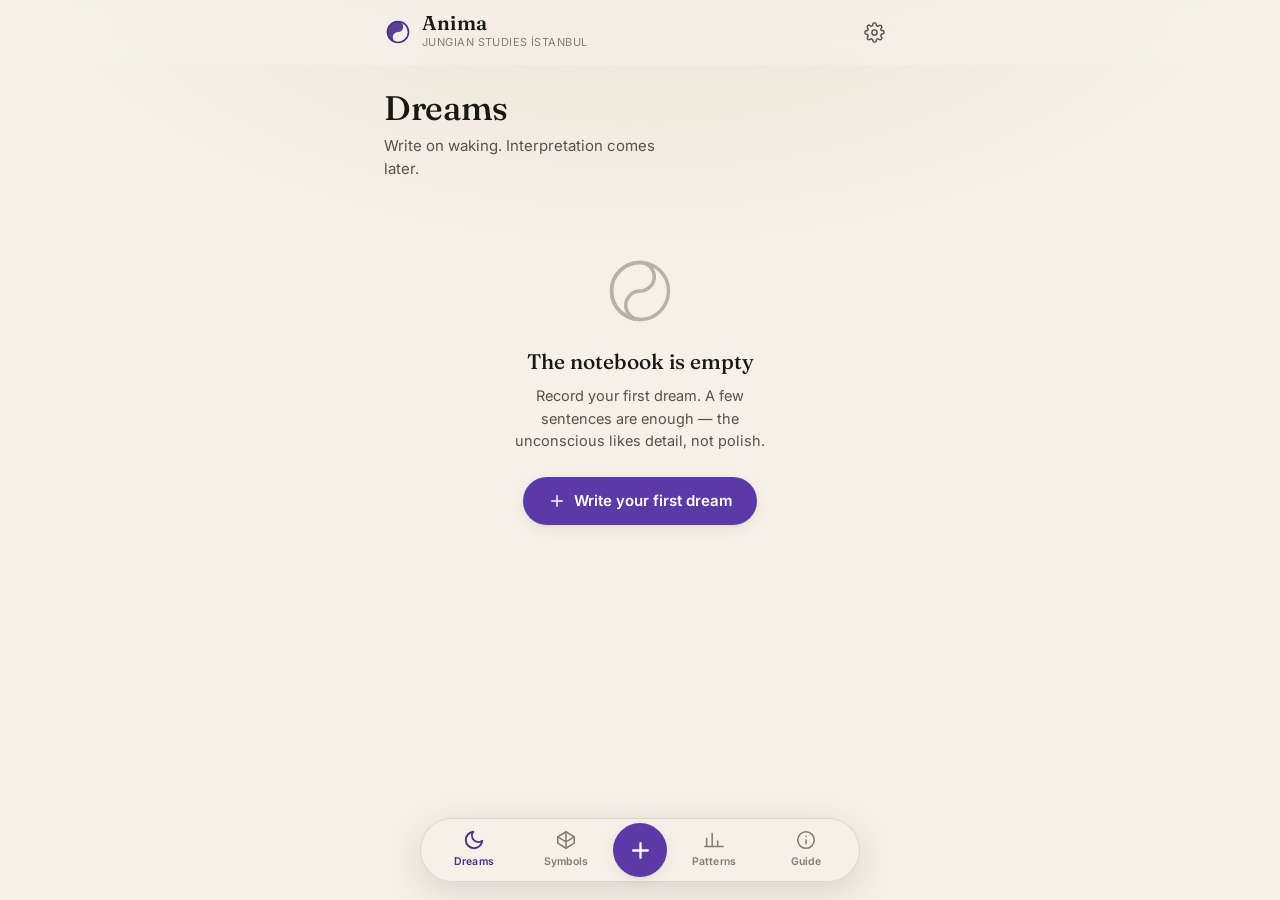
==== index.html @ 1d33d020 "Anima — Jungian dream notebook for Jungian Studies Istanbul Local-first PWA. TR/EN, night + cream th" ====
<!doctype html>
<html lang="tr" data-theme="dark">
<head>
<meta charset="utf-8">
<meta name="viewport" content="width=device-width, initial-scale=1, viewport-fit=cover">
<title>Anima — Rüya Defteri</title>
<meta name="description" content="Jungian Studies İstanbul için analitik psikoloji temelli rüya defteri. Rüyalarını kaydet, arketipleri ve sembolleri tanı, desenleri gör.">
<meta name="theme-color" content="#0B0E1A" media="(prefers-color-scheme: dark)">
<meta name="theme-color" content="#F5F1E8" media="(prefers-color-scheme: light)">
<meta name="apple-mobile-web-app-capable" content="yes">
<meta name="apple-mobile-web-app-title" content="Anima">
<meta property="og:title" content="Anima — Rüya Defteri">
<meta property="og:description" content="Rüyalarını kaydet, arketipleri tanı, desenleri gör. Jungian Studies İstanbul.">
<meta property="og:type" content="website">
<link rel="manifest" href="manifest.webmanifest">
<link rel="icon" href="assets/icon.svg" type="image/svg+xml">
<link rel="apple-touch-icon" href="assets/icon-180.png">
<link rel="preconnect" href="https://fonts.googleapis.com">
<link rel="preconnect" href="https://fonts.gstatic.com" crossorigin>
<link rel="stylesheet" href="https://fonts.googleapis.com/css2?family=Fraunces:ital,opsz,wght@0,9..144,400;0,9..144,500;0,9..144,600;1,9..144,400&family=Inter:wght@400;500;600&display=swap">
<link rel="stylesheet" href="assets/css/style.css">
</head>
<body>

<a class="skip-link" href="#main" data-i18n="skipLink">İçeriğe geç</a>

<div class="stars" aria-hidden="true"></div>

<header class="appbar" id="appbar">
  <div class="appbar__inner">
    <div class="brand">
      <svg class="brand__mark" viewBox="0 0 24 24" aria-hidden="true" focusable="false">
        <circle cx="12" cy="12" r="9" fill="none" stroke="currentColor" stroke-width="1.4"/>
        <path d="M12 3a9 9 0 0 0 0 18a4.5 4.5 0 0 1 0-9a4.5 4.5 0 0 0 0-9Z" fill="currentColor" opacity=".9"/>
      </svg>
      <div class="brand__text">
        <span class="brand__name">Anima</span>
        <span class="brand__sub" data-i18n="brandSub">Jungian Studies İstanbul</span>
      </div>
    </div>
    <button class="iconbtn" id="btnSettings" type="button" aria-label="Ayarlar" data-i18n-aria="settings">
      <svg viewBox="0 0 24 24" aria-hidden="true"><circle cx="12" cy="12" r="3"/><path d="M19.4 15a1.65 1.65 0 0 0 .33 1.82l.06.06a2 2 0 1 1-2.83 2.83l-.06-.06a1.65 1.65 0 0 0-1.82-.33 1.65 1.65 0 0 0-1 1.51V21a2 2 0 1 1-4 0v-.09A1.65 1.65 0 0 0 9 19.4a1.65 1.65 0 0 0-1.82.33l-.06.06a2 2 0 1 1-2.83-2.83l.06-.06A1.65 1.65 0 0 0 4.6 15a1.65 1.65 0 0 0-1.51-1H3a2 2 0 1 1 0-4h.09A1.65 1.65 0 0 0 4.6 9a1.65 1.65 0 0 0-.33-1.82l-.06-.06a2 2 0 1 1 2.83-2.83l.06.06A1.65 1.65 0 0 0 9 4.6a1.65 1.65 0 0 0 1-1.51V3a2 2 0 1 1 4 0v.09a1.65 1.65 0 0 0 1 1.51 1.65 1.65 0 0 0 1.82-.33l.06-.06a2 2 0 1 1 2.83 2.83l-.06.06A1.65 1.65 0 0 0 19.4 9c.14.35.44.62.79.76H21a2 2 0 1 1 0 4h-.09a1.65 1.65 0 0 0-1.51 1Z"/></svg>
    </button>
  </div>
</header>

<main id="main" class="main" tabindex="-1"></main>

<nav class="tabbar" aria-label="Ana gezinme" data-i18n-aria-label="mainNav">
  <a class="tab" href="#/dreams" data-tab="dreams">
    <svg viewBox="0 0 24 24" aria-hidden="true"><path d="M21 12.8A9 9 0 1 1 11.2 3a7 7 0 0 0 9.8 9.8Z"/></svg>
    <span data-i18n="navDreams">Rüyalar</span>
  </a>
  <a class="tab" href="#/symbols" data-tab="symbols">
    <svg viewBox="0 0 24 24" aria-hidden="true"><path d="M12 3 3 8.5v7L12 21l9-5.5v-7L12 3Z"/><path d="M12 3v18M3 8.5l9 5.5 9-5.5"/></svg>
    <span data-i18n="navSymbols">Semboller</span>
  </a>
  <a class="tab tab--cta" href="#/new" data-tab="new" aria-label="Yeni rüya kaydet" data-i18n-aria-label="newDream">
    <svg viewBox="0 0 24 24" aria-hidden="true"><path d="M12 5v14M5 12h14"/></svg>
  </a>
  <a class="tab" href="#/patterns" data-tab="patterns">
    <svg viewBox="0 0 24 24" aria-hidden="true"><path d="M4 19V10M10 19V5M16 19v-6M22 19H2"/></svg>
    <span data-i18n="navPatterns">Desenler</span>
  </a>
  <a class="tab" href="#/about" data-tab="about">
    <svg viewBox="0 0 24 24" aria-hidden="true"><circle cx="12" cy="12" r="9"/><path d="M12 16v-4M12 8h.01"/></svg>
    <span data-i18n="navAbout">Rehber</span>
  </a>
</nav>

<div class="sheet-root" id="sheetRoot" hidden>
  <div class="scrim" id="scrim"></div>
  <div class="sheet" role="dialog" aria-modal="true" aria-labelledby="sheetTitle" id="sheet">
    <div class="sheet__grip" aria-hidden="true"></div>
    <div class="sheet__head">
      <h2 class="sheet__title" id="sheetTitle"></h2>
      <button class="iconbtn" id="sheetClose" type="button" aria-label="Kapat" data-i18n-aria="close">
        <svg viewBox="0 0 24 24" aria-hidden="true"><path d="M18 6 6 18M6 6l12 12"/></svg>
      </button>
    </div>
    <div class="sheet__body" id="sheetBody"></div>
  </div>
</div>

<div class="toast-region" id="toasts" role="status" aria-live="polite" aria-atomic="false"></div>

<script src="assets/js/lexicon.js"></script>
<script src="assets/js/i18n.js"></script>
<script src="assets/js/app.js"></script>
</body>
</html>
---- assets/css/style.css ----
/* =========================================================
   Anima — Rüya Defteri
   Jungian Studies İstanbul
   Design tokens: night-first, cream light theme (brand match)
   ========================================================= */

/* ---------- 1. Tokens ---------- */
:root {
  /* Night (default) */
  --bg:          #0B0E1A;
  --bg-2:        #0E1224;
  --surface:     #12162B;
  --surface-2:   #191E38;
  --surface-3:   #222846;
  --border:      rgba(255, 255, 255, .09);
  --border-str:  rgba(255, 255, 255, .16);

  --ink:         #F3F1EA;   /* warm off-white — echoes the brand cream */
  --ink-2:       #ADB2C7;
  --ink-3:       #767C97;

  --primary:     #8B5CF6;
  --primary-ink: #C9B6FD;
  --primary-sub: rgba(139, 92, 246, .16);
  --accent:      #D6A85F;   /* alchemical brass */
  --accent-sub:  rgba(214, 168, 95, .14);
  --danger:      #F87171;
  --danger-sub:  rgba(248, 113, 113, .14);

  --chart-1:     #8B5CF6;
  --chart-2:     #2E8FD0;
  --chart-3:     #C74E8E;
  --grid:        rgba(255, 255, 255, .07);

  --shadow-1: 0 1px 2px rgba(0,0,0,.4), 0 4px 14px rgba(0,0,0,.28);
  --shadow-2: 0 8px 32px rgba(0,0,0,.5);
  --scrim:    rgba(4, 6, 14, .66);

  /* Non-color tokens (theme-invariant) */
  --r-sm: 10px; --r-md: 14px; --r-lg: 20px; --r-xl: 28px; --r-pill: 999px;
  --sp-1: 4px; --sp-2: 8px; --sp-3: 12px; --sp-4: 16px; --sp-5: 24px;
  --sp-6: 32px; --sp-7: 48px;
  --font-ui: 'Inter', -apple-system, BlinkMacSystemFont, 'Segoe UI', Roboto, sans-serif;
  --font-display: 'Fraunces', Georgia, 'Times New Roman', serif;
  --dur: 220ms; --dur-fast: 140ms;
  --ease: cubic-bezier(.22, .61, .36, 1);
  --measure: 34rem;
  --tabbar-h: 64px;
  --z-nav: 40; --z-sheet: 100; --z-toast: 200;
}

:root[data-theme="light"] {
  --bg:          #F5F1E8;
  --bg-2:        #F0EBE0;
  --surface:     #FFFDF8;
  --surface-2:   #F2EDE2;
  --surface-3:   #E8E1D2;
  --border:      rgba(28, 25, 20, .12);
  --border-str:  rgba(28, 25, 20, .22);

  --ink:         #1B1813;
  --ink-2:       #57514A;
  --ink-3:       #857D71;

  --primary:     #5B3AA8;
  --primary-ink: #4A2E8C;
  --primary-sub: rgba(91, 58, 168, .10);
  --accent:      #8A5D22;
  --accent-sub:  rgba(138, 93, 34, .10);
  --danger:      #B42318;
  --danger-sub:  rgba(180, 35, 24, .09);

  --chart-1:     #5B3AA8;
  --chart-2:     #1F6B9E;
  --chart-3:     #A03468;
  --grid:        rgba(28, 25, 20, .09);

  --shadow-1: 0 1px 2px rgba(60, 48, 30, .06), 0 4px 14px rgba(60, 48, 30, .07);
  --shadow-2: 0 10px 34px rgba(60, 48, 30, .14);
  --scrim:    rgba(40, 33, 22, .42);
}

/* ---------- 2. Reset & base ---------- */
*, *::before, *::after { box-sizing: border-box; }
* { margin: 0; }

html { -webkit-text-size-adjust: 100%; }

body {
  min-height: 100dvh;
  background: var(--bg);
  color: var(--ink);
  font-family: var(--font-ui);
  font-size: 16px;
  line-height: 1.55;
  -webkit-font-smoothing: antialiased;
  text-rendering: optimizeLegibility;
  padding-bottom: calc(var(--tabbar-h) + env(safe-area-inset-bottom) + var(--sp-5));
  overflow-x: hidden;
}

img, svg { display: block; max-width: 100%; }
button, input, textarea, select { font: inherit; color: inherit; }
a { color: inherit; text-decoration: none; }

:focus-visible {
  outline: 2px solid var(--primary-ink);
  outline-offset: 2px;
  border-radius: 6px;
}

.skip-link {
  position: fixed; top: -100px; left: 50%; translate: -50% 0;
  z-index: 300; padding: 10px 16px; border-radius: var(--r-pill);
  background: var(--primary); color: #fff; font-weight: 600;
  transition: top var(--dur) var(--ease);
}
.skip-link:focus { top: 12px; }

.sr-only {
  position: absolute; width: 1px; height: 1px; padding: 0;
  overflow: hidden; clip: rect(0 0 0 0); white-space: nowrap; border: 0;
}

/* Star field — pure CSS, no request, decorative only */
.stars {
  position: fixed; inset: 0; pointer-events: none; z-index: 0;
  background:
    radial-gradient(1.2px 1.2px at 18% 22%, rgba(255,255,255,.55), transparent 60%),
    radial-gradient(1px 1px at 72% 14%, rgba(255,255,255,.42), transparent 60%),
    radial-gradient(1.4px 1.4px at 44% 62%, rgba(255,255,255,.30), transparent 60%),
    radial-gradient(1px 1px at 88% 48%, rgba(255,255,255,.35), transparent 60%),
    radial-gradient(1.1px 1.1px at 12% 78%, rgba(255,255,255,.28), transparent 60%),
    radial-gradient(1px 1px at 62% 88%, rgba(255,255,255,.30), transparent 60%),
    radial-gradient(900px 480px at 50% -8%, rgba(139,92,246,.16), transparent 70%);
  opacity: .9;
}
:root[data-theme="light"] .stars {
  background: radial-gradient(900px 480px at 50% -10%, rgba(138,93,34,.10), transparent 70%);
}

/* ---------- 3. App bar ---------- */
.appbar {
  position: sticky; top: 0; z-index: var(--z-nav);
  padding-top: env(safe-area-inset-top);
  background: color-mix(in srgb, var(--bg) 82%, transparent);
  backdrop-filter: saturate(150%) blur(14px);
  -webkit-backdrop-filter: saturate(150%) blur(14px);
  border-bottom: 1px solid transparent;
  transition: border-color var(--dur) var(--ease);
}
.appbar.is-scrolled { border-bottom-color: var(--border); }

.appbar__inner {
  max-width: var(--measure); margin-inline: auto;
  display: flex; align-items: center; justify-content: space-between;
  gap: var(--sp-3); padding: 10px var(--sp-4);
}

.brand { display: flex; align-items: center; gap: 10px; min-width: 0; }
.brand__mark { width: 28px; height: 28px; color: var(--primary-ink); flex: none; }
.brand__text { display: flex; flex-direction: column; min-width: 0; }
.brand__name {
  font-family: var(--font-display); font-weight: 600;
  font-size: 20px; line-height: 1.1; letter-spacing: .01em;
}
.brand__sub {
  font-size: 11px; color: var(--ink-3); letter-spacing: .04em;
  text-transform: uppercase; white-space: nowrap;
  overflow: hidden; text-overflow: ellipsis;
}

.iconbtn {
  --sz: 44px;
  width: var(--sz); height: var(--sz); flex: none;
  display: grid; place-items: center;
  border: 0; border-radius: var(--r-pill); background: transparent;
  color: var(--ink-2); cursor: pointer;
  transition: background var(--dur-fast) var(--ease), color var(--dur-fast) var(--ease);
}
.iconbtn:hover { background: var(--surface-2); color: var(--ink); }
.iconbtn:active { background: var(--surface-3); }
.iconbtn svg { width: 21px; height: 21px; fill: none; stroke: currentColor; stroke-width: 1.7; stroke-linecap: round; stroke-linejoin: round; }

/* ---------- 4. Layout ---------- */
.main {
  position: relative; z-index: 1;
  max-width: var(--measure); margin-inline: auto;
  padding: var(--sp-5) var(--sp-4) 0;
}
.main:focus { outline: none; }

.view { animation: viewIn var(--dur) var(--ease) both; }
@keyframes viewIn { from { opacity: 0; transform: translateY(8px); } }

.page-head { margin-bottom: var(--sp-5); }
.page-title {
  font-family: var(--font-display); font-weight: 500;
  font-size: clamp(28px, 8vw, 34px); line-height: 1.15; letter-spacing: -.01em;
}
.page-sub { color: var(--ink-2); font-size: 15px; margin-top: 6px; max-width: 32ch; }

.section { margin-bottom: var(--sp-6); }
.section__title {
  font-size: 12px; font-weight: 600; letter-spacing: .09em;
  text-transform: uppercase; color: var(--ink-3); margin-bottom: var(--sp-3);
}

/* ---------- 5. Buttons ---------- */
.btn {
  min-height: 48px; padding: 0 var(--sp-5);
  display: inline-flex; align-items: center; justify-content: center; gap: 8px;
  border: 1px solid transparent; border-radius: var(--r-pill);
  font-size: 15px; font-weight: 600; cursor: pointer;
  background: var(--surface-2); color: var(--ink);
  transition: transform var(--dur-fast) var(--ease), background var(--dur-fast) var(--ease),
              opacity var(--dur-fast) var(--ease), border-color var(--dur-fast) var(--ease);
  touch-action: manipulation;
}
.btn:active { transform: scale(.97); }
.btn svg { width: 18px; height: 18px; fill: none; stroke: currentColor; stroke-width: 1.9; stroke-linecap: round; stroke-linejoin: round; }
.btn--primary { background: var(--primary); color: #fff; box-shadow: var(--shadow-1); }
.btn--primary:hover { background: color-mix(in srgb, var(--primary) 88%, #fff); }
.btn--ghost { background: transparent; border-color: var(--border-str); color: var(--ink-2); }
.btn--ghost:hover { background: var(--surface-2); color: var(--ink); }
.btn--danger { background: var(--danger-sub); color: var(--danger); border-color: color-mix(in srgb, var(--danger) 35%, transparent); }
.btn--block { width: 100%; }
.btn[disabled], .btn[aria-disabled="true"] { opacity: .42; cursor: not-allowed; transform: none; }

.btn-row { display: flex; gap: var(--sp-3); }
.btn-row > * { flex: 1; }

/* ---------- 6. Cards & list ---------- */
.card {
  background: var(--surface); border: 1px solid var(--border);
  border-radius: var(--r-lg); padding: var(--sp-4);
}

.dream-list { display: flex; flex-direction: column; gap: var(--sp-3); }

.dream-card {
  display: block; position: relative;
  background: var(--surface); border: 1px solid var(--border);
  border-radius: var(--r-lg); padding: var(--sp-4);
  cursor: pointer; overflow: hidden;
  transition: transform var(--dur-fast) var(--ease), border-color var(--dur-fast) var(--ease),
              background var(--dur-fast) var(--ease);
  animation: cardIn var(--dur) var(--ease) both;
  animation-delay: calc(var(--i, 0) * 40ms);
}
@keyframes cardIn { from { opacity: 0; transform: translateY(10px); } }
.dream-card:hover { border-color: var(--border-str); background: var(--surface-2); }
.dream-card:active { transform: scale(.985); }
.dream-card::before {
  content: ''; position: absolute; inset: 0 auto 0 0; width: 3px;
  background: var(--primary); opacity: .0; transition: opacity var(--dur-fast) var(--ease);
}
.dream-card.is-lucid::before { opacity: .85; }

.dream-card__top { display: flex; align-items: baseline; justify-content: space-between; gap: var(--sp-3); }
.dream-card__date { font-size: 12px; color: var(--ink-3); font-variant-numeric: tabular-nums; white-space: nowrap; }
.dream-card__title {
  font-family: var(--font-display); font-size: 19px; font-weight: 500;
  line-height: 1.25; margin-bottom: 4px;
}
.dream-card__excerpt {
  color: var(--ink-2); font-size: 14.5px; line-height: 1.55;
  display: -webkit-box; -webkit-line-clamp: 2; -webkit-box-orient: vertical; overflow: hidden;
}
.dream-card__meta { display: flex; flex-wrap: wrap; gap: 6px; margin-top: var(--sp-3); }

/* ---------- 7. Chips ---------- */
.chip {
  display: inline-flex; align-items: center; gap: 6px;
  min-height: 30px; padding: 0 11px;
  border-radius: var(--r-pill); border: 1px solid var(--border);
  background: var(--surface-2); color: var(--ink-2);
  font-size: 12.5px; font-weight: 500; white-space: nowrap;
}
.chip--arch { background: var(--primary-sub); color: var(--primary-ink); border-color: color-mix(in srgb, var(--primary) 30%, transparent); }
.chip--sym  { background: var(--accent-sub); color: var(--accent); border-color: color-mix(in srgb, var(--accent) 30%, transparent); }
.chip--mood { background: var(--surface-2); }
.chip__dot { width: 7px; height: 7px; border-radius: 50%; background: currentColor; flex: none; }

/* Selectable chip (form control) */
.chipset { display: flex; flex-wrap: wrap; gap: var(--sp-2); }
.chip-opt {
  min-height: 44px; padding: 0 15px;
  display: inline-flex; align-items: center; gap: 8px;
  border-radius: var(--r-pill); border: 1px solid var(--border);
  background: var(--surface); color: var(--ink-2);
  font-size: 14px; font-weight: 500; cursor: pointer;
  transition: background var(--dur-fast) var(--ease), color var(--dur-fast) var(--ease),
              border-color var(--dur-fast) var(--ease), transform var(--dur-fast) var(--ease);
  touch-action: manipulation;
}
.chip-opt:hover { background: var(--surface-2); color: var(--ink); }
.chip-opt:active { transform: scale(.96); }
.chip-opt[aria-pressed="true"] {
  background: var(--primary-sub); color: var(--primary-ink);
  border-color: color-mix(in srgb, var(--primary) 45%, transparent);
}
.chip-opt[aria-pressed="true"] .chip-opt__check { opacity: 1; transform: scale(1); }
.chip-opt__check {
  width: 15px; height: 15px; opacity: 0; transform: scale(.5); flex: none;
  fill: none; stroke: currentColor; stroke-width: 2.4; stroke-linecap: round; stroke-linejoin: round;
  transition: opacity var(--dur-fast) var(--ease), transform var(--dur-fast) var(--ease);
}
.chip-opt__info {
  width: 30px; height: 30px; margin-right: -9px; border-radius: 50%;
  display: grid; place-items: center; border: 0; background: transparent;
  color: inherit; opacity: .72; cursor: pointer;
}
.chip-opt__info:hover { opacity: 1; background: rgba(127,127,127,.16); }
.chip-opt__info svg { width: 15px; height: 15px; fill: none; stroke: currentColor; stroke-width: 1.9; }

/* ---------- 8. Forms ---------- */
.field { margin-bottom: var(--sp-5); }
.label { display: block; font-size: 14px; font-weight: 600; margin-bottom: 7px; }
.label .req { color: var(--danger); margin-left: 2px; }
.hint { font-size: 13px; color: var(--ink-3); margin-top: 7px; line-height: 1.5; }
.err  { font-size: 13px; color: var(--danger); margin-top: 7px; display: flex; gap: 6px; align-items: flex-start; }
.err svg { width: 15px; height: 15px; flex: none; margin-top: 2px; fill: none; stroke: currentColor; stroke-width: 2; }

.input, .textarea, .select {
  width: 100%; min-height: 48px; padding: 12px 14px;
  background: var(--surface); color: var(--ink);
  border: 1px solid var(--border); border-radius: var(--r-md);
  font-size: 16px; /* prevents iOS auto-zoom */
  transition: border-color var(--dur-fast) var(--ease), background var(--dur-fast) var(--ease);
}
.input::placeholder, .textarea::placeholder { color: var(--ink-3); }
.input:focus, .textarea:focus, .select:focus { border-color: var(--primary); outline-offset: 1px; }
.input[aria-invalid="true"], .textarea[aria-invalid="true"] { border-color: var(--danger); }

.textarea {
  min-height: 190px; resize: vertical; line-height: 1.65;
  font-family: var(--font-display); font-size: 17px; font-optical-sizing: auto;
}

.select { appearance: none; cursor: pointer; padding-right: 40px;
  background-image: linear-gradient(45deg, transparent 50%, currentColor 50%), linear-gradient(135deg, currentColor 50%, transparent 50%);
  background-position: calc(100% - 20px) 21px, calc(100% - 14px) 21px;
  background-size: 6px 6px, 6px 6px; background-repeat: no-repeat; }

/* Segmented control */
.segmented { display: flex; gap: 4px; padding: 4px; background: var(--surface-2); border-radius: var(--r-pill); border: 1px solid var(--border); }
.segmented button {
  flex: 1; min-height: 40px; border: 0; border-radius: var(--r-pill);
  background: transparent; color: var(--ink-2); font-size: 14px; font-weight: 600; cursor: pointer;
  transition: background var(--dur-fast) var(--ease), color var(--dur-fast) var(--ease);
}
.segmented button[aria-pressed="true"] { background: var(--surface); color: var(--ink); box-shadow: var(--shadow-1); }

/* Scale (1–5) */
.scale { display: flex; gap: var(--sp-2); }
.scale button {
  flex: 1; min-height: 52px; border-radius: var(--r-md);
  border: 1px solid var(--border); background: var(--surface);
  color: var(--ink-3); font-size: 15px; font-weight: 600; cursor: pointer;
  font-variant-numeric: tabular-nums;
  transition: background var(--dur-fast) var(--ease), color var(--dur-fast) var(--ease),
              border-color var(--dur-fast) var(--ease), transform var(--dur-fast) var(--ease);
}
.scale button:active { transform: scale(.95); }
.scale button[aria-pressed="true"] { background: var(--primary); color: #fff; border-color: transparent; }

/* Switch row */
.switch-row {
  display: flex; align-items: center; justify-content: space-between; gap: var(--sp-4);
  min-height: 56px; padding: var(--sp-2) 0;
}
.switch-row__text { min-width: 0; }
.switch-row__label { font-size: 15px; font-weight: 500; }
.switch-row__hint { font-size: 13px; color: var(--ink-3); margin-top: 2px; }
.switch {
  --w: 52px; --h: 32px;
  width: var(--w); height: var(--h); flex: none; position: relative;
  border: 0; border-radius: var(--r-pill); cursor: pointer;
  background: var(--surface-3); padding: 0;
  transition: background var(--dur-fast) var(--ease);
}
.switch::after {
  content: ''; position: absolute; top: 3px; left: 3px;
  width: 26px; height: 26px; border-radius: 50%; background: #fff;
  box-shadow: 0 1px 3px rgba(0,0,0,.35);
  transition: translate var(--dur) var(--ease);
}
.switch[aria-checked="true"] { background: var(--primary); }
.switch[aria-checked="true"]::after { translate: 20px 0; }

/* Tag input */
.tagbox {
  display: flex; flex-wrap: wrap; gap: var(--sp-2); align-items: center;
  min-height: 52px; padding: 8px; border: 1px solid var(--border);
  border-radius: var(--r-md); background: var(--surface);
  transition: border-color var(--dur-fast) var(--ease);
}
.tagbox:focus-within { border-color: var(--primary); }
.tagbox input { flex: 1 1 8ch; min-width: 8ch; min-height: 36px; border: 0; background: transparent; outline: none; font-size: 16px; padding: 0 6px; }
.tag {
  display: inline-flex; align-items: center; gap: 4px;
  min-height: 36px; padding: 0 6px 0 12px; border-radius: var(--r-pill);
  background: var(--accent-sub); color: var(--accent); font-size: 13.5px; font-weight: 500;
  border: 1px solid color-mix(in srgb, var(--accent) 30%, transparent);
}
.tag button {
  width: 26px; height: 26px; border: 0; border-radius: 50%; background: transparent;
  color: inherit; cursor: pointer; display: grid; place-items: center; opacity: .7;
}
.tag button:hover { opacity: 1; background: rgba(127,127,127,.2); }
.tag button svg { width: 13px; height: 13px; fill: none; stroke: currentColor; stroke-width: 2.4; stroke-linecap: round; }

.suggest { display: flex; flex-wrap: wrap; gap: 6px; margin-top: var(--sp-3); }
.suggest button {
  min-height: 34px; padding: 0 12px; border-radius: var(--r-pill);
  border: 1px dashed var(--border-str); background: transparent;
  color: var(--ink-3); font-size: 13px; cursor: pointer;
  transition: color var(--dur-fast) var(--ease), border-color var(--dur-fast) var(--ease);
}
.suggest button:hover { color: var(--ink); border-color: var(--ink-3); border-style: solid; }

/* ---------- 9. Stepper (capture flow) ---------- */
.stepper { margin-bottom: var(--sp-5); }
.stepper__bar { display: flex; gap: 4px; margin-bottom: var(--sp-3); }
.stepper__seg { flex: 1; height: 3px; border-radius: 2px; background: var(--surface-3); overflow: hidden; }
.stepper__seg span { display: block; height: 100%; width: 0; background: var(--primary); transition: width var(--dur) var(--ease); }
.stepper__seg.is-done span, .stepper__seg.is-active span { width: 100%; }
.stepper__meta { display: flex; align-items: baseline; justify-content: space-between; gap: var(--sp-3); }
.stepper__count { font-size: 12px; color: var(--ink-3); font-variant-numeric: tabular-nums; }
.stepper__name { font-family: var(--font-display); font-size: 22px; font-weight: 500; }

.step-nav {
  position: sticky; bottom: calc(var(--tabbar-h) + env(safe-area-inset-bottom) + 8px);
  display: flex; gap: var(--sp-3); padding: var(--sp-4) 0;
  background: linear-gradient(to top, var(--bg) 62%, transparent);
  margin-top: var(--sp-5);
}
.step-nav .btn { flex: 1; }
.step-nav .btn--ghost { flex: 0 0 auto; min-width: 56px; padding: 0 var(--sp-4); }

/* ---------- 10. Reader (dream detail) ---------- */
.reader__date { font-size: 13px; color: var(--ink-3); letter-spacing: .03em; }
.reader__title {
  font-family: var(--font-display); font-size: clamp(26px, 7.5vw, 32px);
  font-weight: 500; line-height: 1.2; margin: 6px 0 var(--sp-4);
}
.reader__body {
  font-family: var(--font-display); font-size: 18px; line-height: 1.75;
  color: var(--ink); white-space: pre-wrap; overflow-wrap: break-word;
}
.reader__body::first-letter {
  font-size: 3.1em; float: left; line-height: .84;
  padding: 6px 10px 0 0; color: var(--primary-ink); font-weight: 500;
}
.qa { border-left: 2px solid var(--border-str); padding-left: var(--sp-4); margin-bottom: var(--sp-4); }
.qa__q { font-size: 14px; color: var(--ink-3); margin-bottom: 4px; }
.qa__a { font-family: var(--font-display); font-size: 16.5px; line-height: 1.65; white-space: pre-wrap; }

/* ---------- 11. Stat tiles ---------- */
.tiles { display: grid; grid-template-columns: repeat(2, minmax(0, 1fr)); gap: var(--sp-3); }
/* An odd tile count would leave a ragged row — the last one takes the full width instead. */
.tiles > .tile:last-child:nth-child(odd) { grid-column: 1 / -1; }
.tile {
  background: var(--surface); border: 1px solid var(--border);
  border-radius: var(--r-lg); padding: var(--sp-4);
}
.tile__value {
  font-family: var(--font-display); font-size: 30px; font-weight: 500;
  line-height: 1; font-variant-numeric: tabular-nums; letter-spacing: -.02em;
}
.tile__value small { font-size: .48em; font-weight: 500; color: var(--ink-3); margin-left: 2px; letter-spacing: 0; }
.tile__label { font-size: 12.5px; color: var(--ink-3); margin-top: 8px; line-height: 1.35; }

/* ---------- 12. Bar chart (single series, direct-labeled) ---------- */
.bars { display: flex; flex-direction: column; gap: 2px; }
.bar {
  display: grid; grid-template-columns: 1fr auto; align-items: center;
  gap: var(--sp-3); padding: 9px 0; position: relative; cursor: default;
}
.bar__label { font-size: 14px; color: var(--ink); z-index: 1; display: flex; align-items: center; gap: 8px; min-width: 0; }
.bar__label span { overflow: hidden; text-overflow: ellipsis; white-space: nowrap; }
.bar__value { font-size: 13px; color: var(--ink-2); font-variant-numeric: tabular-nums; z-index: 1; }
.bar__track { position: absolute; inset: 4px 0; border-radius: 6px; background: var(--grid); }
.bar__fill {
  position: absolute; inset: 4px auto 4px 0; border-radius: 6px;
  background: var(--c, var(--chart-1)); opacity: .28;
  width: var(--w, 0%);
  animation: barGrow 520ms var(--ease) both;
  animation-delay: calc(var(--i, 0) * 45ms);
}
@keyframes barGrow { from { width: 0; } }
.bar__cap { position: absolute; left: 0; top: 4px; bottom: 4px; width: 3px; border-radius: 2px; background: var(--c, var(--chart-1)); }

/* ---------- 13. Lexicon list ---------- */
.lex-list { display: flex; flex-direction: column; gap: 2px; }
.lex-item {
  display: grid; grid-template-columns: 38px 1fr auto; align-items: center; gap: var(--sp-3);
  width: 100%; min-height: 60px; padding: var(--sp-3) var(--sp-2);
  border: 0; border-bottom: 1px solid var(--border); background: transparent;
  text-align: left; cursor: pointer; color: inherit;
  transition: background var(--dur-fast) var(--ease);
}
.lex-item:hover { background: var(--surface); }
.lex-item:last-child { border-bottom: 0; }
.lex-item__glyph {
  width: 38px; height: 38px; border-radius: var(--r-sm); display: grid; place-items: center;
  background: var(--primary-sub); color: var(--primary-ink);
  font-family: var(--font-display); font-size: 17px; font-weight: 600;
}
.lex-item--sym .lex-item__glyph { background: var(--accent-sub); color: var(--accent); }
.lex-item__name { font-size: 15.5px; font-weight: 500; }
.lex-item__gloss { font-size: 13px; color: var(--ink-3); overflow: hidden; text-overflow: ellipsis; white-space: nowrap; }
.lex-item__count {
  font-size: 12px; color: var(--ink-3); font-variant-numeric: tabular-nums;
  background: var(--surface-2); border-radius: var(--r-pill); padding: 3px 9px; white-space: nowrap;
}

/* ---------- 14. Empty state ---------- */
.empty { text-align: center; padding: var(--sp-7) var(--sp-4); }
.empty__art { width: 76px; height: 76px; margin: 0 auto var(--sp-4); color: var(--ink-3); opacity: .55; }
.empty__art svg { width: 100%; height: 100%; fill: none; stroke: currentColor; stroke-width: 1.1; stroke-linecap: round; stroke-linejoin: round; }
.empty__title { font-family: var(--font-display); font-size: 21px; font-weight: 500; margin-bottom: 8px; }
.empty__text { color: var(--ink-2); font-size: 14.5px; max-width: 30ch; margin: 0 auto var(--sp-5); }

/* ---------- 15. Tab bar ---------- */
.tabbar {
  position: fixed; left: 0; right: 0; bottom: 0; z-index: var(--z-nav);
  display: flex; align-items: center; justify-content: space-around;
  gap: 2px; height: calc(var(--tabbar-h) + env(safe-area-inset-bottom));
  padding: 0 var(--sp-2) env(safe-area-inset-bottom);
  background: color-mix(in srgb, var(--bg) 88%, transparent);
  backdrop-filter: saturate(160%) blur(18px);
  -webkit-backdrop-filter: saturate(160%) blur(18px);
  border-top: 1px solid var(--border);
}
@media (min-width: 640px) {
  .tabbar {
    left: 50%; right: auto; translate: -50% 0; bottom: 18px;
    width: min(440px, calc(100% - 32px)); height: var(--tabbar-h);
    padding: 0 var(--sp-2); border-radius: var(--r-pill);
    border: 1px solid var(--border); box-shadow: var(--shadow-2);
  }
  body { padding-bottom: calc(var(--tabbar-h) + 40px); }
}

.tab {
  flex: 1; min-width: 0; min-height: 56px;
  display: flex; flex-direction: column; align-items: center; justify-content: center; gap: 3px;
  color: var(--ink-3); font-size: 10.5px; font-weight: 600; letter-spacing: .01em;
  border-radius: var(--r-md); cursor: pointer; touch-action: manipulation;
  transition: color var(--dur-fast) var(--ease), background var(--dur-fast) var(--ease);
}
.tab svg { width: 22px; height: 22px; fill: none; stroke: currentColor; stroke-width: 1.7; stroke-linecap: round; stroke-linejoin: round; }
.tab:active { background: var(--surface-2); }
.tab[aria-current="page"] { color: var(--primary-ink); }
.tab[aria-current="page"] svg { stroke-width: 2.1; }

.tab--cta {
  flex: 0 0 auto; width: 54px; height: 54px; min-height: 54px; border-radius: 50%;
  background: var(--primary); color: #fff; box-shadow: var(--shadow-1);
  transition: transform var(--dur-fast) var(--ease), background var(--dur-fast) var(--ease);
}
.tab--cta svg { width: 25px; height: 25px; stroke-width: 2.2; }
.tab--cta:active { transform: scale(.92); background: color-mix(in srgb, var(--primary) 85%, #000); }
.tab--cta[aria-current="page"] { color: #fff; }

/* ---------- 16. Sheet ---------- */
.sheet-root { position: fixed; inset: 0; z-index: var(--z-sheet); }
.scrim { position: absolute; inset: 0; background: var(--scrim); animation: fadeIn var(--dur) var(--ease) both; }
@keyframes fadeIn { from { opacity: 0; } }

.sheet {
  position: absolute; left: 0; right: 0; bottom: 0;
  max-height: 88dvh; display: flex; flex-direction: column;
  background: var(--surface); border-top: 1px solid var(--border-str);
  border-radius: var(--r-xl) var(--r-xl) 0 0;
  box-shadow: var(--shadow-2);
  padding-bottom: env(safe-area-inset-bottom);
  animation: sheetIn 300ms var(--ease) both;
}
@keyframes sheetIn { from { transform: translateY(100%); } }
@media (min-width: 640px) {
  .sheet {
    left: 50%; right: auto; bottom: auto; top: 50%;
    translate: -50% -50%; width: min(520px, calc(100% - 32px));
    border-radius: var(--r-xl); border: 1px solid var(--border-str);
    animation: dialogIn 240ms var(--ease) both;
  }
  @keyframes dialogIn { from { opacity: 0; transform: translateY(12px) scale(.97); } }
  .sheet__grip { display: none; }
}
.sheet__grip { width: 40px; height: 4px; border-radius: 2px; background: var(--border-str); margin: 10px auto 0; }
.sheet__head {
  display: flex; align-items: center; justify-content: space-between;
  gap: var(--sp-3); padding: var(--sp-4) var(--sp-4) var(--sp-3);
}
.sheet__title { font-family: var(--font-display); font-size: 22px; font-weight: 500; line-height: 1.2; }
.sheet__body { overflow-y: auto; overscroll-behavior: contain; padding: 0 var(--sp-4) var(--sp-5); -webkit-overflow-scrolling: touch; }

.prose p { margin-bottom: var(--sp-3); color: var(--ink-2); font-size: 15px; line-height: 1.65; }
.prose p strong { color: var(--ink); font-weight: 600; }
.prose h4 {
  font-size: 12px; font-weight: 600; letter-spacing: .09em; text-transform: uppercase;
  color: var(--ink-3); margin: var(--sp-5) 0 var(--sp-2);
}
.prose ul { margin: 0 0 var(--sp-3); padding-left: 1.15em; color: var(--ink-2); font-size: 15px; }
.prose li { margin-bottom: 6px; }
.prose a { color: var(--primary-ink); text-decoration: underline; text-underline-offset: 3px; }
.quote {
  font-family: var(--font-display); font-style: italic; font-size: 16px; line-height: 1.6;
  color: var(--ink); border-left: 2px solid var(--primary); padding-left: var(--sp-4);
  margin: var(--sp-4) 0;
}
.quote cite { display: block; font-style: normal; font-family: var(--font-ui); font-size: 12.5px; color: var(--ink-3); margin-top: 8px; }

/* ---------- 17. Toast ---------- */
.toast-region {
  position: fixed; z-index: var(--z-toast);
  left: 50%; translate: -50% 0;
  bottom: calc(var(--tabbar-h) + env(safe-area-inset-bottom) + 12px);
  width: min(420px, calc(100% - 24px));
  display: flex; flex-direction: column; gap: var(--sp-2);
  pointer-events: none;
}
.toast {
  display: flex; align-items: center; gap: var(--sp-3);
  padding: 12px var(--sp-3) 12px var(--sp-4);
  background: var(--surface-3); color: var(--ink);
  border: 1px solid var(--border-str); border-radius: var(--r-md);
  box-shadow: var(--shadow-2); font-size: 14px;
  pointer-events: auto;
  animation: toastIn var(--dur) var(--ease) both;
}
@keyframes toastIn { from { opacity: 0; transform: translateY(14px); } }
.toast.is-out { animation: toastOut 150ms var(--ease) both; }
@keyframes toastOut { to { opacity: 0; transform: translateY(8px); } }
.toast__text { flex: 1; min-width: 0; }
.toast__action {
  border: 0; background: transparent; color: var(--primary-ink);
  font-weight: 600; font-size: 14px; cursor: pointer;
  min-height: 36px; padding: 0 12px; border-radius: var(--r-sm);
}
.toast__action:hover { background: var(--primary-sub); }
.toast--danger { border-color: color-mix(in srgb, var(--danger) 45%, transparent); }

/* ---------- 18. Misc ---------- */
.searchbar { position: relative; margin-bottom: var(--sp-4); }
.searchbar svg {
  position: absolute; left: 14px; top: 50%; translate: 0 -50%;
  width: 18px; height: 18px; color: var(--ink-3);
  fill: none; stroke: currentColor; stroke-width: 1.9; stroke-linecap: round; pointer-events: none;
}
.searchbar .input { padding-left: 42px; }

.divider { height: 1px; background: var(--border); margin: var(--sp-5) 0; border: 0; }

.privacy-note {
  display: flex; gap: 10px; align-items: flex-start;
  font-size: 13px; color: var(--ink-3); line-height: 1.55;
  background: var(--surface); border: 1px solid var(--border);
  border-radius: var(--r-md); padding: var(--sp-3) var(--sp-4);
}
.privacy-note svg { width: 17px; height: 17px; flex: none; margin-top: 2px; fill: none; stroke: currentColor; stroke-width: 1.8; }

.footer-note { text-align: center; font-size: 12.5px; color: var(--ink-3); padding: var(--sp-6) 0 var(--sp-4); }
.footer-note a { color: var(--ink-2); text-decoration: underline; text-underline-offset: 3px; }

/* ---------- 19. Motion & forced colors ---------- */
@media (prefers-reduced-motion: reduce) {
  *, *::before, *::after {
    animation-duration: .01ms !important; animation-iteration-count: 1 !important;
    transition-duration: .01ms !important; scroll-behavior: auto !important;
  }
}
@media (forced-colors: active) {
  .bar__fill { forced-color-adjust: none; background: Highlight; }
  .chip, .card, .dream-card, .tile { border: 1px solid ButtonBorder; }
}
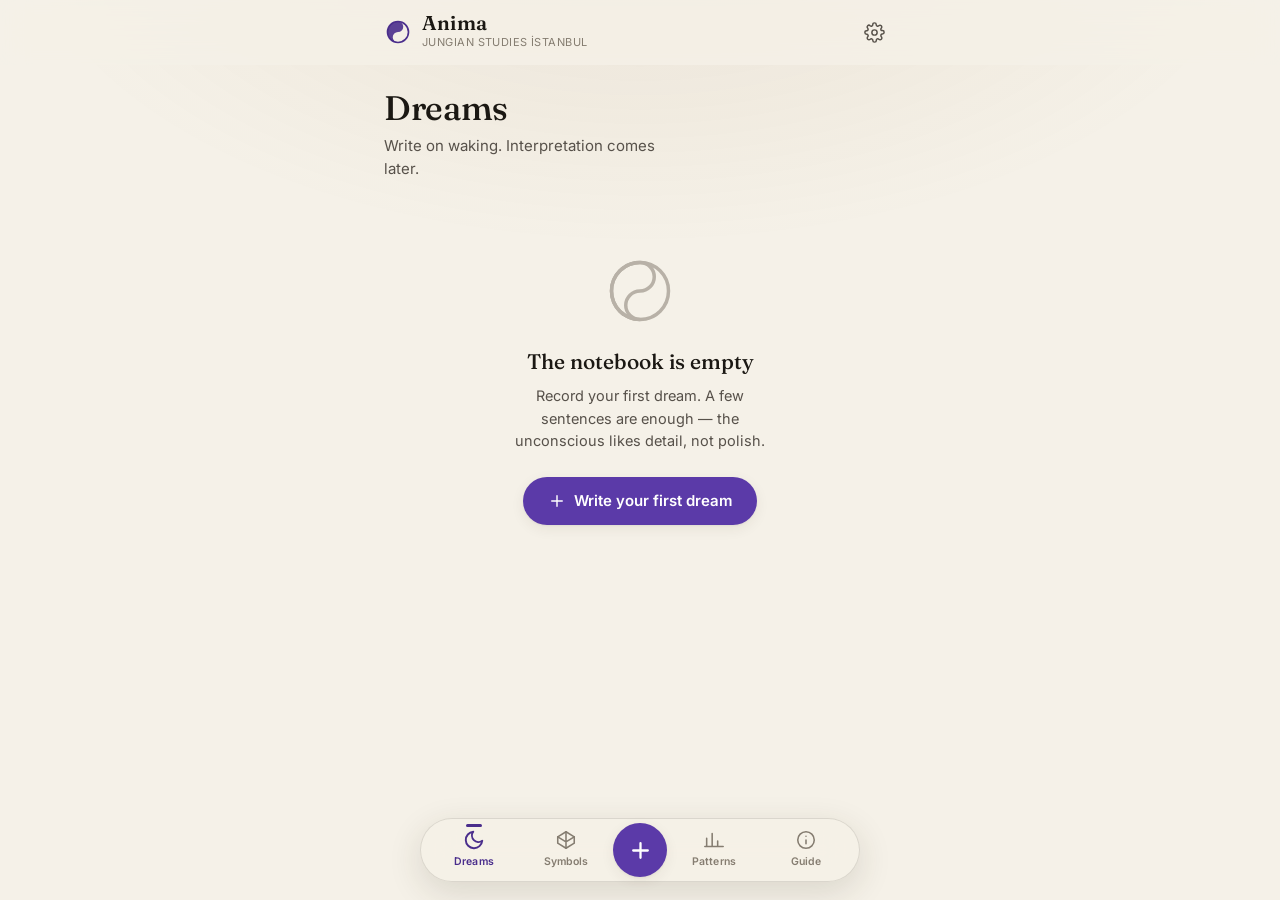
==== commit 70834241: "Rotating neon globe, and a component pass Dunya layer is now a real orthographic globe: runtime lon/" ====
--- a/index.html
+++ b/index.html
@@ -71,7 +71,7 @@
 <div class="sheet-root" id="sheetRoot" hidden>
   <div class="scrim" id="scrim"></div>
   <div class="sheet" role="dialog" aria-modal="true" aria-labelledby="sheetTitle" id="sheet">
-    <div class="sheet__grip" aria-hidden="true"></div>
+    <div class="sheet__handle" id="sheetHandle" aria-hidden="true"><div class="sheet__grip"></div></div>
     <div class="sheet__head">
       <h2 class="sheet__title" id="sheetTitle"></h2>
       <button class="iconbtn" id="sheetClose" type="button" aria-label="Kapat" data-i18n-aria="close">
@@ -85,7 +85,13 @@
 <div class="toast-region" id="toasts" role="status" aria-live="polite" aria-atomic="false"></div>
 
 <script src="assets/js/lexicon.js"></script>
+<script src="assets/js/sample.js"></script>
+<script src="assets/js/norms.js"></script>
+<script src="assets/js/worldmap.js"></script>
+<script src="assets/js/atlas.js"></script>
+<script src="assets/js/globe.js"></script>
 <script src="assets/js/i18n.js"></script>
+<script src="assets/js/constellation.js"></script>
 <script src="assets/js/app.js"></script>
 </body>
 </html>
--- a/assets/css/style.css
+++ b/assets/css/style.css
@@ -344,13 +344,30 @@
   background-size: 6px 6px, 6px 6px; background-repeat: no-repeat; }
 
 /* Segmented control */
-.segmented { display: flex; gap: 4px; padding: 4px; background: var(--surface-2); border-radius: var(--r-pill); border: 1px solid var(--border); }
+.segmented {
+  position: relative; display: flex; gap: 4px; padding: 4px;
+  background: var(--surface-2); border-radius: var(--r-pill);
+  border: 1px solid var(--border);
+  --seg-n: 2; --seg-i: 0;
+}
+/* The indicator slides between positions instead of the background snapping. */
+.segmented::before {
+  content: ''; position: absolute; z-index: 0;
+  top: 4px; bottom: 4px; left: 4px;
+  width: calc((100% - 8px - (var(--seg-n) - 1) * 4px) / var(--seg-n));
+  border-radius: var(--r-pill);
+  background: var(--surface); box-shadow: var(--shadow-1);
+  translate: calc(var(--seg-i) * (100% + 4px)) 0;
+  transition: translate var(--dur) var(--ease);
+}
 .segmented button {
-  flex: 1; min-height: 40px; border: 0; border-radius: var(--r-pill);
+  position: relative; z-index: 1;
+  flex: 1 1 0; min-width: 0; min-height: 44px; border: 0; border-radius: var(--r-pill);
+  padding: 0 6px; white-space: nowrap; overflow: hidden; text-overflow: ellipsis;
   background: transparent; color: var(--ink-2); font-size: 14px; font-weight: 600; cursor: pointer;
-  transition: background var(--dur-fast) var(--ease), color var(--dur-fast) var(--ease);
-}
-.segmented button[aria-pressed="true"] { background: var(--surface); color: var(--ink); box-shadow: var(--shadow-1); }
+  transition: color var(--dur-fast) var(--ease);
+}
+.segmented button[aria-pressed="true"] { color: var(--ink); }
 
 /* Scale (1–5) */
 .scale { display: flex; gap: var(--sp-2); }
@@ -473,24 +490,212 @@
 .tile__label { font-size: 12.5px; color: var(--ink-3); margin-top: 8px; line-height: 1.35; }
 
 /* ---------- 12. Bar chart (single series, direct-labeled) ---------- */
-.bars { display: flex; flex-direction: column; gap: 2px; }
+.bars { display: flex; flex-direction: column; gap: var(--sp-3); }
 .bar {
-  display: grid; grid-template-columns: 1fr auto; align-items: center;
-  gap: var(--sp-3); padding: 9px 0; position: relative; cursor: default;
-}
-.bar__label { font-size: 14px; color: var(--ink); z-index: 1; display: flex; align-items: center; gap: 8px; min-width: 0; }
+  display: grid; grid-template-columns: 1fr auto;
+  grid-template-areas: 'label value' 'track track';
+  align-items: baseline; gap: 6px var(--sp-3);
+  position: relative; cursor: default;
+}
+.bar__label {
+  grid-area: label; font-size: 14px; color: var(--ink);
+  display: flex; align-items: center; gap: 8px; min-width: 0;
+}
 .bar__label span { overflow: hidden; text-overflow: ellipsis; white-space: nowrap; }
-.bar__value { font-size: 13px; color: var(--ink-2); font-variant-numeric: tabular-nums; z-index: 1; }
-.bar__track { position: absolute; inset: 4px 0; border-radius: 6px; background: var(--grid); }
+.bar__value {
+  grid-area: value; font-size: 13px; font-weight: 600; color: var(--ink-2);
+  font-variant-numeric: tabular-nums;
+}
+.bar__track {
+  grid-area: track; position: relative; height: 6px;
+  border-radius: 3px; background: var(--grid);
+}
 .bar__fill {
-  position: absolute; inset: 4px auto 4px 0; border-radius: 6px;
-  background: var(--c, var(--chart-1)); opacity: .28;
+  position: absolute; inset: 0 auto 0 0; border-radius: 3px;
+  background: var(--c, var(--chart-1));
   width: var(--w, 0%);
-  animation: barGrow 520ms var(--ease) both;
+  animation: barGrow 560ms var(--ease) both;
   animation-delay: calc(var(--i, 0) * 45ms);
 }
 @keyframes barGrow { from { width: 0; } }
-.bar__cap { position: absolute; left: 0; top: 4px; bottom: 4px; width: 3px; border-radius: 2px; background: var(--c, var(--chart-1)); }
+.bar__cap { display: none; }
+
+/* ---------- 12b. Constellation map ---------- */
+.cn-wrap, .atlas-wrap {
+  position: relative;
+  background:
+    radial-gradient(120% 90% at 50% 0%, color-mix(in srgb, var(--primary) 12%, transparent), transparent 62%),
+    var(--surface);
+  border: 1px solid var(--border);
+  border-radius: var(--r-lg); padding: var(--sp-2);
+  overflow: hidden;
+}
+/* A faint field behind the marks — depth without noise. */
+.cn-wrap::before, .atlas-wrap::before {
+  content: ''; position: absolute; inset: 0; pointer-events: none;
+  background-image:
+    linear-gradient(var(--grid) 1px, transparent 1px),
+    linear-gradient(90deg, var(--grid) 1px, transparent 1px);
+  background-size: 28px 28px;
+  mask-image: radial-gradient(85% 75% at 50% 45%, #000 35%, transparent 78%);
+  -webkit-mask-image: radial-gradient(85% 75% at 50% 45%, #000 35%, transparent 78%);
+  opacity: .55;
+}
+.cn-wrap > svg, .atlas-wrap > svg { position: relative; }
+.cn { width: 100%; height: auto; display: block; touch-action: manipulation; }
+.cn__edges line { transition: stroke-opacity var(--dur-fast) var(--ease); }
+.cn__node { cursor: pointer; }
+.cn__node > :not(text) {
+  transition: transform var(--dur-fast) var(--ease), fill-opacity var(--dur-fast) var(--ease);
+  transform-box: fill-box; transform-origin: center;
+}
+.cn__node:hover > :not(text), .cn__node:focus-visible > :not(text) { fill-opacity: .5; }
+.cn__node:focus { outline: none; }
+.cn__node:focus-visible > rect, .cn__node:focus-visible > circle:not([fill="transparent"]) {
+  stroke-width: 3;
+}
+.cn__label {
+  font-family: var(--font-ui); font-size: 10.5px; font-weight: 600;
+  fill: var(--ink); paint-order: stroke;
+  stroke: var(--bg); stroke-width: 4.5px; stroke-linejoin: round;
+  letter-spacing: .005em;
+}
+
+.cn-legend {
+  display: flex; flex-wrap: wrap; gap: var(--sp-4);
+  margin-top: var(--sp-3); font-size: 12.5px; color: var(--ink-3);
+}
+.cn-key { display: inline-flex; align-items: center; gap: 7px; }
+.cn-key i { display: block; flex: none; }
+.cn-key__arch {
+  width: 12px; height: 12px; border-radius: 50%;
+  border: 1.6px solid var(--chart-1); background: color-mix(in srgb, var(--chart-1) 26%, transparent);
+}
+.cn-key__sym {
+  width: 11px; height: 11px; rotate: 45deg; border-radius: 2px;
+  border: 1.6px solid var(--chart-3); background: color-mix(in srgb, var(--chart-3) 22%, transparent);
+}
+.cn-key__link { width: 16px; height: 2px; border-radius: 1px; background: var(--ink-3); opacity: .6; }
+.cn-key__norm {
+  width: 12px; height: 12px; border-radius: 50%;
+  border: 1.6px dashed var(--chart-2); background: color-mix(in srgb, var(--chart-2) 20%, transparent);
+}
+
+/* Prevalence meter — one value against a 0–100% track */
+.normbar {
+  height: 6px; border-radius: 3px; background: var(--grid);
+  overflow: hidden; margin: var(--sp-2) 0 var(--sp-3);
+}
+.normbar span { display: block; height: 100%; border-radius: 3px; background: var(--chart-2); }
+
+.chip--demo {
+  background: transparent; color: var(--ink-3);
+  border-style: dashed; border-color: var(--border-str);
+}
+
+/* ---------- 12c. Reading cards ---------- */
+.readings { display: flex; flex-direction: column; gap: var(--sp-3); }
+.reading {
+  background: var(--surface); border: 1px solid var(--border);
+  border-left: 2px solid var(--primary);
+  border-radius: var(--r-md); padding: var(--sp-4);
+  animation: cardIn var(--dur) var(--ease) both;
+  animation-delay: calc(var(--i, 0) * 55ms);
+}
+.reading__title {
+  font-family: var(--font-display); font-size: 17.5px; font-weight: 500;
+  line-height: 1.3; margin-bottom: 8px;
+}
+.reading__text { font-size: 14.5px; line-height: 1.6; color: var(--ink-2); }
+.reading__ask {
+  font-family: var(--font-display); font-style: italic; font-size: 15.5px;
+  line-height: 1.5; color: var(--ink); margin-top: var(--sp-3);
+}
+.reading__more {
+  min-height: 40px; margin: var(--sp-2) 0 calc(var(--sp-2) * -1) -10px;
+  padding: 0 10px; border: 0; border-radius: var(--r-sm);
+  background: transparent; color: var(--primary-ink);
+  font-size: 13.5px; font-weight: 600; cursor: pointer;
+}
+.reading__more:hover { background: var(--primary-sub); }
+
+/* ---------- 12d. Data table (accessible chart alternative) ---------- */
+.dtable { width: 100%; border-collapse: collapse; font-size: 14px; }
+.dtable th {
+  text-align: left; font-size: 11px; font-weight: 600;
+  letter-spacing: .07em; text-transform: uppercase; color: var(--ink-3);
+  padding: 0 var(--sp-3) var(--sp-2) 0; border-bottom: 1px solid var(--border);
+}
+.dtable td { padding: 11px var(--sp-3) 11px 0; border-bottom: 1px solid var(--border); color: var(--ink-2); }
+.dtable tr:last-child td { border-bottom: 0; }
+.dtable .num { text-align: right; padding-right: 0; font-variant-numeric: tabular-nums; color: var(--ink); }
+
+
+/* ---------- 12e. Globe ---------- */
+.globe-wrap {
+  position: relative;
+  aspect-ratio: 1 / 1;
+  max-height: 62vh;
+  margin-inline: auto;
+  border-radius: var(--r-lg);
+  overflow: hidden;
+  background:
+    radial-gradient(90% 70% at 50% 40%, color-mix(in srgb, var(--chart-2) 9%, transparent), transparent 70%),
+    var(--bg);
+  border: 1px solid var(--border);
+  touch-action: none;              /* the canvas owns the gesture */
+}
+.globe { width: 100%; height: 100%; display: block; cursor: grab; }
+.globe:active { cursor: grabbing; }
+
+.globe__pins { position: absolute; inset: 0; pointer-events: none; }
+.globe__pin {
+  position: absolute; top: 0; left: 0;
+  width: 44px; height: 44px; margin: -22px 0 0 -22px;
+  border: 0; background: transparent; padding: 0;
+  border-radius: 50%; cursor: pointer; pointer-events: auto;
+  display: grid; place-items: center;
+}
+.globe__pin:focus-visible { outline: 2px solid var(--primary-ink); outline-offset: 0; }
+.globe__pinlabel {
+  position: absolute; top: 26px; left: 50%; translate: -50% 0;
+  font-size: 10px; font-weight: 600; letter-spacing: .02em; white-space: nowrap;
+  color: var(--ink); text-shadow: 0 0 4px var(--bg), 0 0 8px var(--bg);
+  opacity: 0; transition: opacity var(--dur-fast) var(--ease);
+}
+.globe__pin:hover .globe__pinlabel,
+.globe__pin:focus-visible .globe__pinlabel { opacity: 1; }
+/* The country with no data is the argument of this view — it is always named. */
+.globe__pin.is-empty .globe__pinlabel { opacity: 1; color: var(--accent); }
+
+.globe__hint {
+  position: absolute; left: 50%; bottom: 8px; translate: -50% 0;
+  font-size: 10.5px; letter-spacing: .08em; text-transform: uppercase;
+  color: var(--ink-3); pointer-events: none; white-space: nowrap;
+  padding: 5px 12px; border-radius: var(--r-pill);
+  background: color-mix(in srgb, var(--bg) 78%, transparent);
+  backdrop-filter: blur(6px); -webkit-backdrop-filter: blur(6px);
+  transition: opacity var(--dur) var(--ease);
+}
+.globe-wrap.is-touched .globe__hint { opacity: 0; }
+
+.atlas-key {
+  width: 12px; height: 12px; border-radius: 50%; flex: none;
+  border: 1.6px solid var(--k); background: color-mix(in srgb, var(--k) 50%, transparent);
+}
+.atlas-key[style*="--dash"] { background: transparent; border-style: dashed; }
+
+/* ---------- 12f. Callout ---------- */
+.callout {
+  background: var(--accent-sub);
+  border: 1px solid color-mix(in srgb, var(--accent) 32%, transparent);
+  border-radius: var(--r-lg); padding: var(--sp-4);
+}
+.callout__title {
+  font-family: var(--font-display); font-size: 17px; font-weight: 500;
+  color: var(--accent); margin-bottom: 6px;
+}
+.callout__text { font-size: 14.5px; line-height: 1.6; color: var(--ink-2); }
 
 /* ---------- 13. Lexicon list ---------- */
 .lex-list { display: flex; flex-direction: column; gap: 2px; }
@@ -553,8 +758,15 @@
 }
 .tab svg { width: 22px; height: 22px; fill: none; stroke: currentColor; stroke-width: 1.7; stroke-linecap: round; stroke-linejoin: round; }
 .tab:active { background: var(--surface-2); }
+.tab { position: relative; }
 .tab[aria-current="page"] { color: var(--primary-ink); }
 .tab[aria-current="page"] svg { stroke-width: 2.1; }
+/* Never colour alone — the active tab also carries a mark. */
+.tab[aria-current="page"]::before {
+  content: ''; position: absolute; top: 2px; left: 50%; translate: -50% 0;
+  width: 16px; height: 2.5px; border-radius: 2px; background: currentColor;
+}
+.tab--cta[aria-current="page"]::before { display: none; }
 
 .tab--cta {
   flex: 0 0 auto; width: 54px; height: 54px; min-height: 54px; border-radius: 50%;
@@ -590,7 +802,16 @@
   @keyframes dialogIn { from { opacity: 0; transform: translateY(12px) scale(.97); } }
   .sheet__grip { display: none; }
 }
-.sheet__grip { width: 40px; height: 4px; border-radius: 2px; background: var(--border-str); margin: 10px auto 0; }
+.sheet__grip {
+  width: 40px; height: 4px; border-radius: 2px; background: var(--border-str);
+  margin: 10px auto 0; flex: none;
+}
+.sheet__handle {
+  padding-bottom: 4px; cursor: grab; touch-action: none;
+  flex: none;
+}
+.sheet__handle:active { cursor: grabbing; }
+.sheet.is-dragging { transition: none; animation: none; }
 .sheet__head {
   display: flex; align-items: center; justify-content: space-between;
   gap: var(--sp-3); padding: var(--sp-4) var(--sp-4) var(--sp-3);
@@ -664,7 +885,8 @@
 .privacy-note svg { width: 17px; height: 17px; flex: none; margin-top: 2px; fill: none; stroke: currentColor; stroke-width: 1.8; }
 
 .footer-note { text-align: center; font-size: 12.5px; color: var(--ink-3); padding: var(--sp-6) 0 var(--sp-4); }
-.footer-note a { color: var(--ink-2); text-decoration: underline; text-underline-offset: 3px; }
+.footer-note a { color: var(--ink-2); text-decoration: underline; text-underline-offset: 3px;
+  display: inline-block; padding: 10px 4px; } /* comfortable tap area for an inline link */
 
 /* ---------- 19. Motion & forced colors ---------- */
 @media (prefers-reduced-motion: reduce) {
